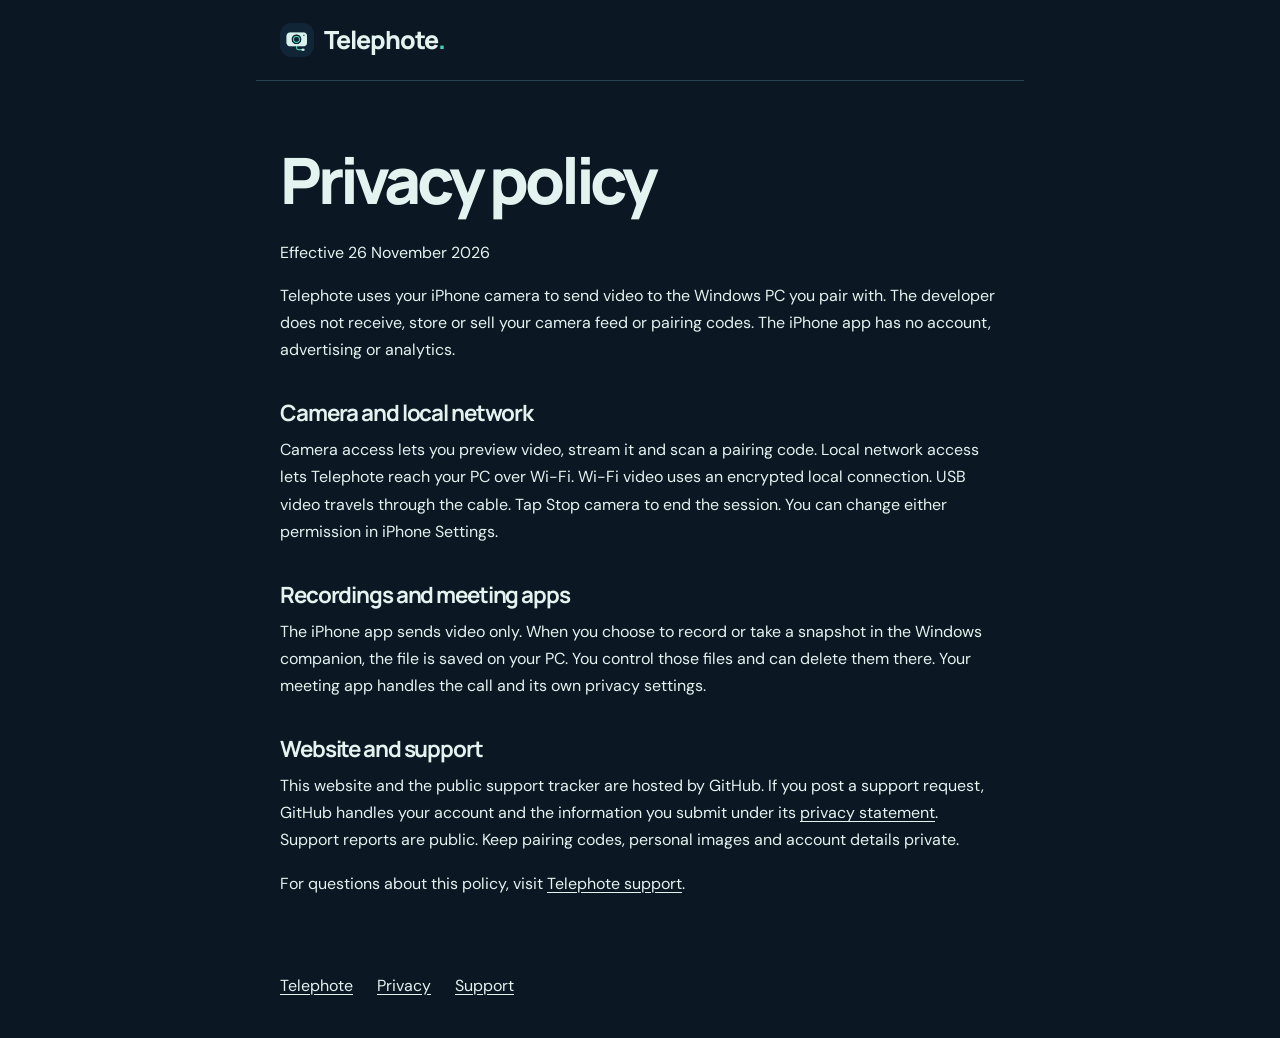
==== privacy/index.html @ aaa91834 "Publish iPhone privacy policy and pairing support for the App Store" ====
<!doctype html>
<html lang="en-AU"><head><meta charset="utf-8"><meta name="viewport" content="width=device-width,initial-scale=1"><title>Privacy policy | Telephote</title><link rel="canonical" href="https://telephote.co/privacy/"><link rel="icon" href="/favicon.ico"><link rel="stylesheet" href="/styles.css"><link rel="stylesheet" href="/support.css"></head>
<body><header class="info-header"><a class="brand" href="/"><img src="/assets/telephote.png" width="34" height="34" alt=""><span>Telephote<span class="brand-dot">.</span></span></a></header>
<main class="info-page"><h1>Privacy policy</h1>
<p>Effective 26 November 2026</p>
<p>Telephote uses your iPhone camera to send video to the Windows PC you pair with. The developer does not receive, store or sell your camera feed or pairing codes. The iPhone app has no account, advertising or analytics.</p>
<h2>Camera and local network</h2>
<p>Camera access lets you preview video, stream it and scan a pairing code. Local network access lets Telephote reach your PC over Wi-Fi. Wi-Fi video uses an encrypted local connection. USB video travels through the cable. Tap Stop camera to end the session. You can change either permission in iPhone Settings.</p>
<h2>Recordings and meeting apps</h2>
<p>The iPhone app sends video only. When you choose to record or take a snapshot in the Windows companion, the file is saved on your PC. You control those files and can delete them there. Your meeting app handles the call and its own privacy settings.</p>
<h2>Website and support</h2>
<p>This website and the public support tracker are hosted by GitHub. If you post a support request, GitHub handles your account and the information you submit under its <a href="https://docs.github.com/en/site-policy/privacy-policies/github-general-privacy-statement">privacy statement</a>. Support reports are public. Keep pairing codes, personal images and account details private.</p>
<p>For questions about this policy, visit <a href="/support/">Telephote support</a>.</p></main><footer class="info-footer"><a href="/">Telephote</a><a href="/privacy/">Privacy</a><a href="/support/">Support</a></footer></body></html>
---- styles.css ----
@import url('https://fonts.googleapis.com/css2?family=DM+Sans:wght@400;500;600;700&family=Manrope:wght@400;500;600;700;800&display=swap');
:root{color-scheme:dark;--bg:#0b1722;--panel:#112735;--panel2:#172f3d;--line:#2a4350;--mint:#49cdb6;--ink:#e3f3f0;--muted:#9aafb9;--font:'DM Sans',system-ui,sans-serif;--display:'Manrope',var(--font)}
*{box-sizing:border-box}html{scroll-behavior:smooth;scroll-padding-top:30px}body{margin:0;background:var(--bg);color:var(--ink);font-family:var(--font);font-size:16px;line-height:1.6}a{color:inherit;text-decoration:none}button{font:inherit}button,a{-webkit-tap-highlight-color:transparent}a:focus-visible,button:focus-visible,summary:focus-visible{outline:3px solid var(--mint);outline-offset:5px}img{max-width:100%;height:auto;display:block}h1,h2,h3,p{margin:0}h1,h2,h3{font-family:var(--display);line-height:1.1;letter-spacing:-.05em}h2{font-size:clamp(34px,4.2vw,57px);font-weight:700}h3{font-size:24px;letter-spacing:-.035em}.wrap{width:min(1200px,calc(100% - 80px));margin:auto}.skip{position:absolute;top:-80px;left:16px;z-index:9;padding:12px;background:var(--mint);color:var(--bg)}.skip:focus{top:12px}.site-header{height:112px;display:flex;align-items:center;justify-content:space-between;gap:30px}.brand{display:flex;align-items:center;gap:10px;font-family:var(--display);font-size:25px;font-weight:800;letter-spacing:-1px}.brand img{border-radius:11px}.brand-dot{color:var(--mint)}nav{display:flex;align-items:center;gap:32px;font-size:14px}nav a:not(.nav-download){color:var(--muted)}nav a:hover{color:var(--ink)}.nav-download{border:1px solid var(--line);border-radius:8px;padding:10px 16px}.nav-download span{margin-left:18px;color:var(--mint)}.hero{display:grid;grid-template-columns:1fr 1fr;gap:38px;align-items:center;min-height:680px;padding-top:38px;padding-bottom:80px}.eyebrow{font-size:11px;font-weight:700;letter-spacing:.16em;color:var(--mint);display:flex;align-items:center;gap:9px;margin-bottom:23px}.signal{display:inline-block;width:6px;height:6px;border-radius:50%;background:var(--mint);box-shadow:0 0 0 4px #49cdb612;flex:none}h1{font-size:clamp(53px,5.9vw,82px);font-weight:800;line-height:1.04;letter-spacing:-.066em}h1>span{color:var(--mint)}.hero-intro{font-size:18px;color:var(--muted);max-width:410px;margin-top:26px}.hero-actions{display:flex;align-items:center;gap:26px;margin-top:32px}.button{display:inline-flex;align-items:center;justify-content:space-between;gap:28px;min-height:53px;padding:13px 22px;border:1px solid transparent;border-radius:8px;font-weight:700;font-size:14px;cursor:pointer;transition:transform .2s,background .2s}.button:hover{transform:translateY(-2px)}.primary{background:var(--mint);color:#082c2f}.primary:hover{background:#76dfcc}.button>span{font-size:20px;line-height:1}.text-link{font-size:13px;font-weight:500}.text-link span{margin-left:10px;color:var(--mint)}.text-link:hover{text-decoration:underline;text-underline-offset:5px}.hero-note{font-size:12px;color:var(--muted);margin-top:23px}.hero-note strong{font-weight:500;color:#c6d9de}.hero-visual{position:relative;padding:55px 0 70px 23px;margin-top:30px}.hero-visual:before{content:'';position:absolute;width:80%;height:80%;top:0;left:10%;border-radius:50%;background:radial-gradient(ellipse,#49cdb614,transparent 68%);z-index:-1}.visual-label{position:absolute;top:12px;right:8px;display:flex;align-items:center;gap:10px;font-size:9px;letter-spacing:.13em;color:var(--muted)}.device-window{border:1px solid #37515e;background:#102534;border-radius:14px;overflow:hidden;box-shadow:0 22px 75px #0004;transform:perspective(1200px) rotateY(-7deg) rotateX(3deg)}.device-title{display:flex;align-items:center;justify-content:space-between;height:42px;padding:0 16px;border-bottom:1px solid var(--line);font-size:10px}.device-title>span:first-child{display:flex;gap:5px}.device-title i{height:5px;width:5px;border:1px solid #6a8490;border-radius:50%}.device-title b{font-weight:500;letter-spacing:.02em}.tiny{font-size:7px;letter-spacing:.16em;color:var(--muted)}.device-camera{height:282px;position:relative;display:flex;align-items:center;justify-content:center;flex-direction:column;background:#102936}.device-camera img{width:158px;height:158px}.camera-label{font-size:8px;letter-spacing:.17em;color:var(--muted)}.frame-corner{position:absolute;width:18px;height:18px;border-color:#49cdb677;border-style:solid}.tl{top:25px;left:25px;border-width:1px 0 0 1px}.tr{top:25px;right:25px;border-width:1px 1px 0 0}.bl{bottom:25px;left:25px;border-width:0 0 1px 1px}.br{bottom:25px;right:25px;border-width:0 1px 1px 0}.device-controls{height:48px;display:flex;align-items:center;justify-content:space-between;padding:0 16px;font-size:8px;color:var(--muted)}.device-controls>span:first-child{display:flex;align-items:center;gap:8px}.control-pill{border:1px solid var(--line);padding:4px 8px;border-radius:5px;color:var(--ink)}.phone{position:absolute;width:136px;height:266px;left:-12px;bottom:10px;background:#102936;border:5px solid #2a414f;border-radius:25px;box-shadow:0 17px 40px #0005;display:flex;align-items:center;flex-direction:column;transform:rotate(-7deg);padding-top:37px}.phone-notch{position:absolute;top:10px;background:#07131d;border-radius:10px;width:44px;height:10px}.phone img{width:90px;height:90px}.phone b{font-size:12px;letter-spacing:-.02em}.phone>span{font-size:7px;color:var(--muted);margin-top:4px}.phone-button{padding:7px;background:var(--mint);color:#0b2730;font-size:7px;border-radius:5px;margin-top:20px}.phone-home{position:absolute;bottom:7px;width:42px;height:3px;background:#bbd4d7;border-radius:3px}.portable-note{position:absolute;right:20px;bottom:2px;display:flex;gap:13px;align-items:center;font-size:13px}.portable-note strong,.portable-note div>span{display:block}.portable-note div>span{font-size:11px;color:var(--muted)}.note-icon{font-size:30px;color:var(--mint);transform:rotate(-10deg)}.benefit-strip{border-top:1px solid var(--line);border-bottom:1px solid var(--line);background:#10232e}.benefit-strip .wrap{min-height:76px;display:flex;align-items:center;justify-content:space-between;gap:25px}.benefit-strip span{font-size:12px;color:#bed0d5}.benefit-strip span:before{content:'✓';color:var(--mint);margin-right:10px}.section{padding-top:104px;padding-bottom:104px}.section-heading{display:grid;grid-template-columns:1fr 1fr;gap:80px;align-items:end;margin-bottom:48px}.section-heading>p{max-width:410px;color:var(--muted);font-size:16px;padding-bottom:4px}.section-heading .eyebrow{margin-bottom:17px}.steps{display:grid;grid-template-columns:repeat(3,1fr);gap:0;border-top:1px solid var(--line)}.step{position:relative;padding:36px 38px 0 0}.step+.step{padding-left:35px;border-left:1px solid var(--line)}.step:last-child{padding-right:0}.step-number{font-size:11px;letter-spacing:.1em;color:var(--muted)}.step-icon{font-size:32px;color:var(--mint);line-height:1;margin-top:29px;margin-bottom:20px}.step h3{font-size:23px;margin-bottom:15px}.step p{font-size:14px;color:var(--muted);max-width:310px}.step strong{font-weight:500;color:var(--ink)}.step .text-link{display:inline-block;margin-top:23px}.step-tip{display:block;font-size:11px;color:var(--muted);margin-top:22px;line-height:1.6}.step-tip strong{font-weight:500}.connection-section{background:var(--panel);border-top:1px solid var(--line);border-bottom:1px solid var(--line);padding:84px 0}.connection-layout{display:grid;grid-template-columns:.85fr 1.15fr;gap:90px;align-items:center}.section-description{font-size:15px;color:var(--muted);max-width:340px;margin-top:22px}.connection-tabs{display:inline-flex;background:#0c1d29;border:1px solid var(--line);padding:5px;border-radius:9px;gap:5px;margin-top:30px}.connection-tabs button{padding:9px 23px;background:transparent;color:var(--muted);border:0;border-radius:5px;font-size:13px;cursor:pointer}.connection-tabs button[aria-selected=true]{background:var(--mint);color:#0a2b30;font-weight:700}.connection-guide{padding:30px 33px;background:#0b1b27;border:1px solid var(--line);border-radius:13px;min-height:402px}.connection-route{display:flex;align-items:center;justify-content:space-between;gap:12px;font-size:11px;color:var(--mint);margin-bottom:30px}.route-line{flex:1;text-align:center;border-bottom:1px solid #49776e;padding-bottom:8px;font-size:9px;letter-spacing:.06em;color:var(--muted)}.connection-guide h3{font-size:26px;margin-bottom:22px}.connection-guide ol{list-style:none;padding:0;margin:0;counter-reset:setup}.connection-guide li{counter-increment:setup;position:relative;padding-left:29px;font-size:13px;color:var(--muted);margin-bottom:15px}.connection-guide li:before{content:counter(setup);color:var(--mint);position:absolute;left:0;top:0;font-size:10px;border:1px solid var(--line);border-radius:50%;width:18px;height:18px;text-align:center;line-height:18px}.connection-guide strong{color:var(--ink);font-weight:500}.connection-note{font-size:10px;color:var(--muted);margin-top:23px;padding-top:17px;border-top:1px solid var(--line)}.app-preview{margin:0;border:1px solid var(--line);border-radius:13px;padding:18px;background:#102331;overflow:hidden}.preview-label{font-size:9px;letter-spacing:.1em;display:flex;align-items:center;gap:10px;margin-bottom:15px;color:var(--muted)}.preview-label>span:last-child{margin-left:auto;letter-spacing:0;font-size:11px}.app-preview>img{width:100%;border:1px solid var(--line);border-radius:6px}.app-preview figcaption{text-align:center;font-size:10px;color:var(--muted);padding-top:13px}.control-features{display:grid;grid-template-columns:repeat(3,1fr);gap:45px;margin-top:42px}.control-features article>span{color:var(--mint);font-size:9px;letter-spacing:.12em}.control-features h3{font-size:21px;margin:12px 0}.control-features p{color:var(--muted);font-size:13px}.downloads-section{padding:88px 0;background:#122a35;border-top:1px solid var(--line);border-bottom:1px solid var(--line)}.download-cards{display:grid;grid-template-columns:1fr 1fr;gap:24px}.download-card{padding:31px;background:#0f212e;border:1px solid var(--line);border-radius:12px}.windows-download{border-color:#437c76}.download-platform{display:flex;align-items:center;justify-content:space-between;gap:14px;color:var(--muted);font-size:10px;letter-spacing:.1em;margin-bottom:29px}.badge{letter-spacing:0;padding:4px 9px;background:#1b3640;border:1px solid #31535d;border-radius:30px;color:#c2d9da;font-size:10px}.download-card h3{font-size:29px}.download-card>p{color:var(--muted);font-size:14px;margin-top:14px;max-width:380px}.download-card .button{margin-top:27px;width:100%}.unavailable{background:#1b3340;border-color:#314b58;color:#a6bcc6;cursor:default}.unavailable:hover{transform:none}.download-card .download-meta{font-size:11px;line-height:1.8;margin-top:17px}.small-link{display:inline-block;font-size:11px;margin-top:15px;color:var(--mint)}.faq-section{display:grid;grid-template-columns:.8fr 1.2fr;gap:90px}.faq-list details{border-bottom:1px solid var(--line);padding:21px 0}.faq-list details:first-child{border-top:1px solid var(--line)}summary{cursor:pointer;list-style:none;font-size:15px;padding-right:30px;position:relative}summary::-webkit-details-marker{display:none}summary:after{content:'+';position:absolute;right:0;top:-4px;color:var(--mint);font-size:23px;font-weight:400}details[open] summary:after{content:'−'}.faq-list p{font-size:13px;color:var(--muted);padding-top:16px;max-width:560px}.footer{border-top:1px solid var(--line);display:flex;align-items:center;gap:30px;flex-wrap:wrap;padding-top:34px;padding-bottom:31px}.footer .brand{font-size:21px}.footer>p{font-size:12px;color:var(--muted)}.footer>a:last-of-type{font-size:12px;margin-left:auto}.footer small{width:100%;font-size:9px;color:#79929f}.footer small:before{content:'© Telephote. ';color:#9aafb9}[hidden]{display:none!important}
@media(min-width:1450px){.hero{min-height:740px}.hero-visual{margin-top:40px}}@media(max-width:1000px){.wrap{width:calc(100% - 48px)}.hero{gap:20px;min-height:590px}.hero-intro{font-size:16px}.hero-actions{gap:16px}.hero-visual{padding-left:25px}.device-camera{height:240px}.device-controls{font-size:7px;padding:0 10px}.phone{width:115px;height:232px;left:0}.phone img{width:75px;height:75px}.portable-note{font-size:11px;right:0}.portable-note div>span{font-size:9px}.section-heading,.connection-layout,.faq-section{gap:45px}.step{padding-right:24px}.step+.step{padding-left:24px}.step h3{font-size:20px}.control-features{gap:25px}.control-features h3{font-size:19px}.download-card{padding:25px}.download-card h3{font-size:25px}}
@media(max-width:720px){.wrap{width:calc(100% - 36px)}.site-header{height:82px;gap:15px}.brand{font-size:22px}.brand img{width:35px;height:35px}nav{gap:15px}nav>a:not(.nav-download){display:none}.nav-download{font-size:12px;padding:8px 12px}.nav-download span{margin-left:10px}.hero{grid-template-columns:1fr;gap:30px;padding-top:28px;padding-bottom:54px}.hero h1{font-size:clamp(53px,10vw,76px)}.hero-intro{font-size:17px;max-width:440px}.hero-visual{max-width:540px;width:100%;margin:0 auto;padding:40px 5px 60px 36px}.visual-label{top:4px;font-size:8px}.device-camera{height:245px}.phone{left:0;bottom:0;width:116px;height:232px}.portable-note{bottom:-5px;right:8px;font-size:12px}.portable-note div>span{font-size:10px}.benefit-strip .wrap{display:grid;grid-template-columns:1fr 1fr;gap:14px;padding:22px 0}.benefit-strip span{font-size:11px}.section{padding-top:67px;padding-bottom:67px}.section-heading{grid-template-columns:1fr;gap:24px;margin-bottom:34px}.section-heading>p{font-size:15px}.eyebrow{font-size:9px}.steps{grid-template-columns:1fr}.step,.step+.step{border-left:0;border-bottom:1px solid var(--line);padding:28px 0 30px 48px}.step-number{position:absolute;left:0;top:31px}.step-icon{display:none}.step h3{font-size:23px}.step p{max-width:100%}.step .text-link{margin-top:15px}.connection-section{padding:62px 0}.connection-layout{grid-template-columns:1fr;gap:32px}.section-description{max-width:100%}.connection-guide{padding:26px 22px;min-height:400px}.connection-tabs{margin-top:24px}.app-preview{padding:10px}.preview-label{font-size:8px}.preview-label>span:last-child{display:none}.app-preview figcaption{font-size:9px}.control-features{grid-template-columns:1fr;gap:26px;margin-top:30px}.control-features article{border-bottom:1px solid var(--line);padding-bottom:24px}.control-features h3{font-size:23px}.control-features p{max-width:400px}.downloads-section{padding:64px 0}.download-cards{grid-template-columns:1fr}.download-card h3{font-size:27px}.faq-section{grid-template-columns:1fr;gap:30px}summary{font-size:14px}.footer{gap:19px;padding-top:27px}.footer>p{display:none}.footer small{font-size:9px}.hero-note{font-size:11px}}
@media(prefers-reduced-motion:reduce){html{scroll-behavior:auto}*{transition:none!important}}
.hero-price{font-size:12px;color:var(--ink);margin-top:14px}.hero-price>span{color:var(--mint);padding:0 7px}.app-price{font-family:var(--display);font-size:34px;font-weight:700;color:var(--mint);letter-spacing:-.04em;margin-top:21px}.app-price>span{font-family:var(--font);font-size:12px;font-weight:400;letter-spacing:0;color:var(--muted);margin-left:7px}
---- support.css ----
.info-header,.info-page,.info-footer{max-width:48rem;margin:auto;padding:1.25rem 1.5rem}.info-page h1{font-size:clamp(2.4rem,7vw,4rem);margin:.7em 0 .4em;line-height:1.05}.info-page h2{font-size:1.4rem;margin:1.7em 0 .45em}.info-page p{line-height:1.7;margin:0 0 1em}.info-page a,.info-footer a{text-decoration:underline;text-underline-offset:.2em}.info-footer{display:flex;gap:1.5rem;padding-block:2.5rem}.info-header{border-bottom:1px solid var(--line)}
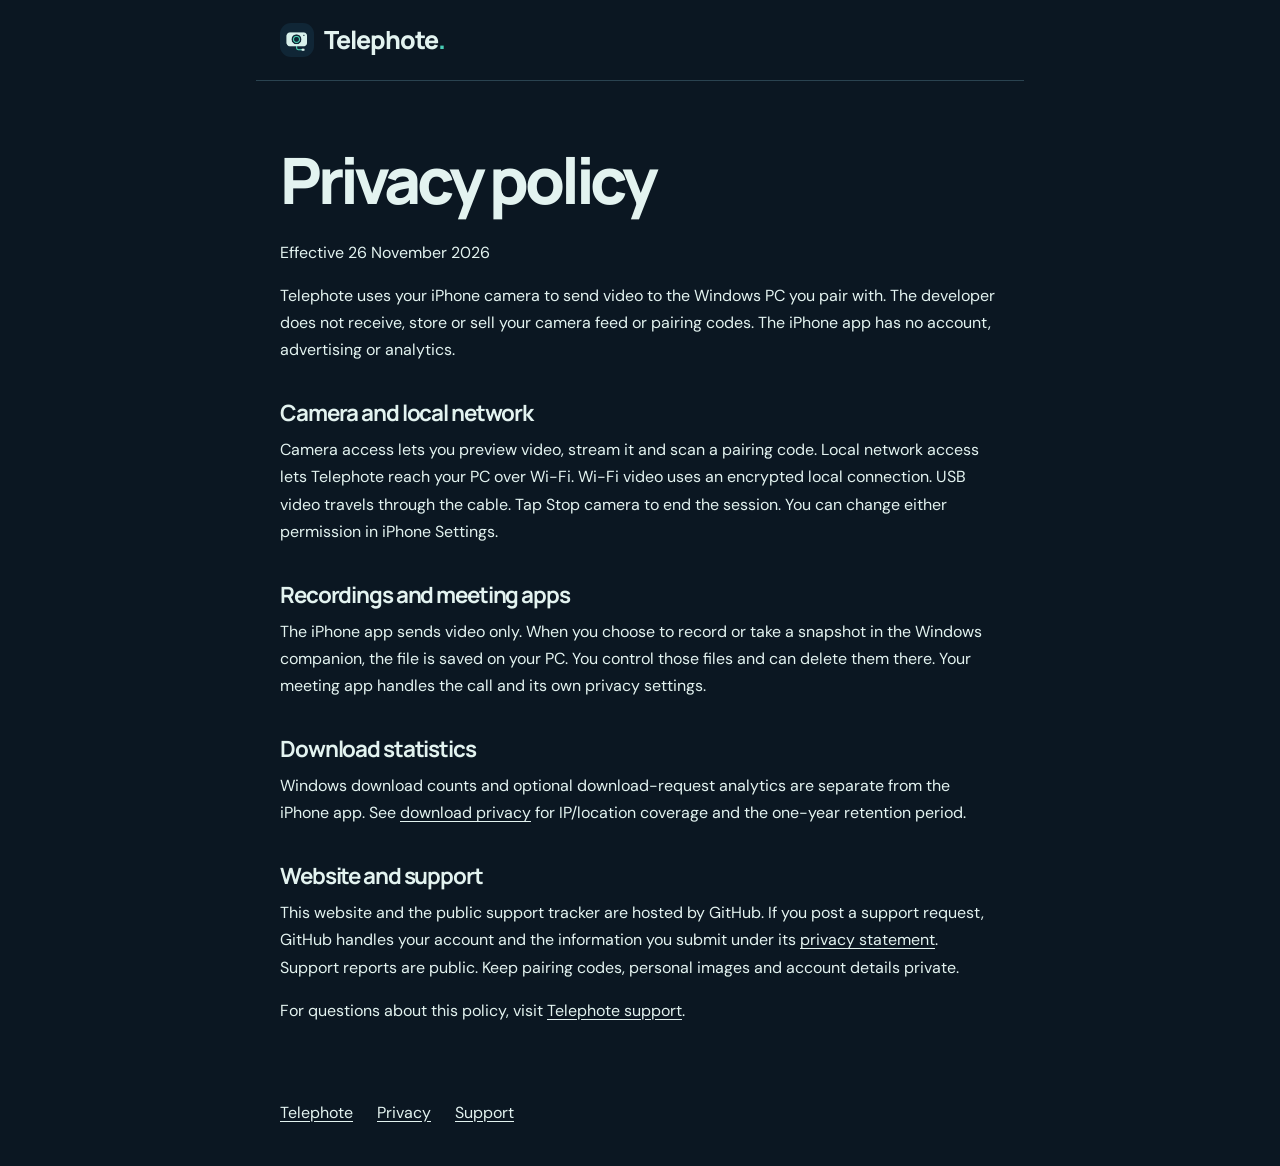
==== commit 08929fbd: "Add Android testing, portable update guides and subscription-free search content" ====
--- a/privacy/index.html
+++ b/privacy/index.html
@@ -8,6 +8,7 @@
 <p>Camera access lets you preview video, stream it and scan a pairing code. Local network access lets Telephote reach your PC over Wi-Fi. Wi-Fi video uses an encrypted local connection. USB video travels through the cable. Tap Stop camera to end the session. You can change either permission in iPhone Settings.</p>
 <h2>Recordings and meeting apps</h2>
 <p>The iPhone app sends video only. When you choose to record or take a snapshot in the Windows companion, the file is saved on your PC. You control those files and can delete them there. Your meeting app handles the call and its own privacy settings.</p>
+<h2>Download statistics</h2><p>Windows download counts and optional download-request analytics are separate from the iPhone app. See <a href="/privacy.html">download privacy</a> for IP/location coverage and the one-year retention period.</p>
 <h2>Website and support</h2>
 <p>This website and the public support tracker are hosted by GitHub. If you post a support request, GitHub handles your account and the information you submit under its <a href="https://docs.github.com/en/site-policy/privacy-policies/github-general-privacy-statement">privacy statement</a>. Support reports are public. Keep pairing codes, personal images and account details private.</p>
 <p>For questions about this policy, visit <a href="/support/">Telephote support</a>.</p></main><footer class="info-footer"><a href="/">Telephote</a><a href="/privacy/">Privacy</a><a href="/support/">Support</a></footer></body></html>
--- a/styles.css
+++ b/styles.css
@@ -5,3 +5,5 @@
 @media(max-width:720px){.wrap{width:calc(100% - 36px)}.site-header{height:82px;gap:15px}.brand{font-size:22px}.brand img{width:35px;height:35px}nav{gap:15px}nav>a:not(.nav-download){display:none}.nav-download{font-size:12px;padding:8px 12px}.nav-download span{margin-left:10px}.hero{grid-template-columns:1fr;gap:30px;padding-top:28px;padding-bottom:54px}.hero h1{font-size:clamp(53px,10vw,76px)}.hero-intro{font-size:17px;max-width:440px}.hero-visual{max-width:540px;width:100%;margin:0 auto;padding:40px 5px 60px 36px}.visual-label{top:4px;font-size:8px}.device-camera{height:245px}.phone{left:0;bottom:0;width:116px;height:232px}.portable-note{bottom:-5px;right:8px;font-size:12px}.portable-note div>span{font-size:10px}.benefit-strip .wrap{display:grid;grid-template-columns:1fr 1fr;gap:14px;padding:22px 0}.benefit-strip span{font-size:11px}.section{padding-top:67px;padding-bottom:67px}.section-heading{grid-template-columns:1fr;gap:24px;margin-bottom:34px}.section-heading>p{font-size:15px}.eyebrow{font-size:9px}.steps{grid-template-columns:1fr}.step,.step+.step{border-left:0;border-bottom:1px solid var(--line);padding:28px 0 30px 48px}.step-number{position:absolute;left:0;top:31px}.step-icon{display:none}.step h3{font-size:23px}.step p{max-width:100%}.step .text-link{margin-top:15px}.connection-section{padding:62px 0}.connection-layout{grid-template-columns:1fr;gap:32px}.section-description{max-width:100%}.connection-guide{padding:26px 22px;min-height:400px}.connection-tabs{margin-top:24px}.app-preview{padding:10px}.preview-label{font-size:8px}.preview-label>span:last-child{display:none}.app-preview figcaption{font-size:9px}.control-features{grid-template-columns:1fr;gap:26px;margin-top:30px}.control-features article{border-bottom:1px solid var(--line);padding-bottom:24px}.control-features h3{font-size:23px}.control-features p{max-width:400px}.downloads-section{padding:64px 0}.download-cards{grid-template-columns:1fr}.download-card h3{font-size:27px}.faq-section{grid-template-columns:1fr;gap:30px}summary{font-size:14px}.footer{gap:19px;padding-top:27px}.footer>p{display:none}.footer small{font-size:9px}.hero-note{font-size:11px}}
 @media(prefers-reduced-motion:reduce){html{scroll-behavior:auto}*{transition:none!important}}
 .hero-price{font-size:12px;color:var(--ink);margin-top:14px}.hero-price>span{color:var(--mint);padding:0 7px}.app-price{font-family:var(--display);font-size:34px;font-weight:700;color:var(--mint);letter-spacing:-.04em;margin-top:21px}.app-price>span{font-family:var(--font);font-size:12px;font-weight:400;letter-spacing:0;color:var(--muted);margin-left:7px}
+
+.subscription-promise{display:inline-block;margin-top:23px;padding:7px 12px;border:1px solid #49cdb655;border-radius:6px;color:var(--mint);font-weight:700;font-size:15px}.android-section{border-bottom:1px solid var(--line)}.android-download{display:grid;grid-template-columns:1.4fr 1fr;gap:40px;margin-top:24px;padding:32px;border:1px solid #437c76;border-radius:12px;background:var(--panel)}.android-download h3{margin:16px 0}.android-download p{color:var(--muted);font-size:14px}.android-download .download-meta{font-size:12px;margin-top:10px}.android-download>div:last-child{display:flex;flex-direction:column;justify-content:center}.footer-links{display:flex;gap:20px;flex-wrap:wrap;margin-left:auto;font-size:12px}.download-stat{display:flex;gap:24px;align-items:center;padding-bottom:50px}.download-stat strong{color:var(--mint);white-space:nowrap}.download-stat span{color:var(--muted);font-size:12px}.faq-list a,.guide a:not(.button),.download-stat a{color:var(--mint);text-decoration:underline;text-underline-offset:3px}.guide{max-width:850px;padding-top:55px;padding-bottom:80px}.guide h1{font-size:clamp(40px,5vw,66px);max-width:800px;margin-bottom:30px}.guide .lead{font-size:20px;color:var(--ink)}.guide h2{font-size:30px;letter-spacing:-.035em;margin:44px 0 20px}.guide p,.guide li{color:var(--muted);margin:14px 0}.guide strong{color:var(--ink)}.guide ol{padding-left:24px}.guide-back{padding-top:30px}@media(max-width:720px){.android-download{grid-template-columns:1fr;gap:15px;padding:25px}.download-stat{align-items:start;flex-direction:column;gap:8px}.footer-links{margin-left:0}.guide{padding-top:28px}.guide .lead{font-size:18px}}
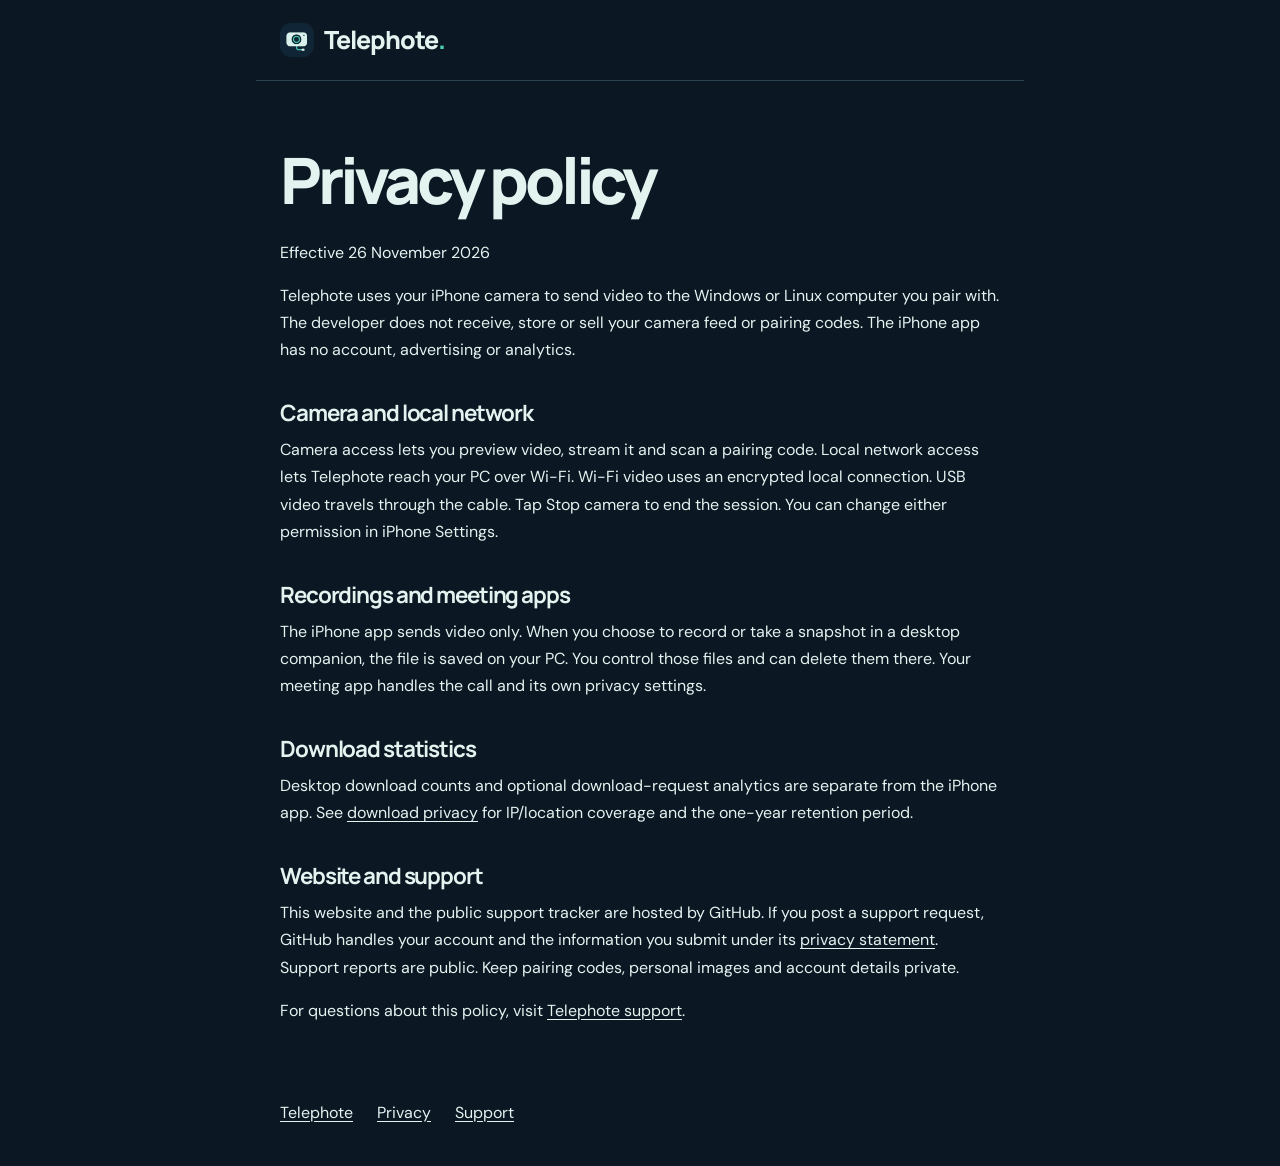
==== commit a3960a41: "Publish Linux preview with separate platform pages" ====
--- a/privacy/index.html
+++ b/privacy/index.html
@@ -3,12 +3,12 @@
 <body><header class="info-header"><a class="brand" href="/"><img src="/assets/telephote.png" width="34" height="34" alt=""><span>Telephote<span class="brand-dot">.</span></span></a></header>
 <main class="info-page"><h1>Privacy policy</h1>
 <p>Effective 26 November 2026</p>
-<p>Telephote uses your iPhone camera to send video to the Windows PC you pair with. The developer does not receive, store or sell your camera feed or pairing codes. The iPhone app has no account, advertising or analytics.</p>
+<p>Telephote uses your iPhone camera to send video to the Windows or Linux computer you pair with. The developer does not receive, store or sell your camera feed or pairing codes. The iPhone app has no account, advertising or analytics.</p>
 <h2>Camera and local network</h2>
 <p>Camera access lets you preview video, stream it and scan a pairing code. Local network access lets Telephote reach your PC over Wi-Fi. Wi-Fi video uses an encrypted local connection. USB video travels through the cable. Tap Stop camera to end the session. You can change either permission in iPhone Settings.</p>
 <h2>Recordings and meeting apps</h2>
-<p>The iPhone app sends video only. When you choose to record or take a snapshot in the Windows companion, the file is saved on your PC. You control those files and can delete them there. Your meeting app handles the call and its own privacy settings.</p>
-<h2>Download statistics</h2><p>Windows download counts and optional download-request analytics are separate from the iPhone app. See <a href="/privacy.html">download privacy</a> for IP/location coverage and the one-year retention period.</p>
+<p>The iPhone app sends video only. When you choose to record or take a snapshot in a desktop companion, the file is saved on your PC. You control those files and can delete them there. Your meeting app handles the call and its own privacy settings.</p>
+<h2>Download statistics</h2><p>Desktop download counts and optional download-request analytics are separate from the iPhone app. See <a href="/privacy.html">download privacy</a> for IP/location coverage and the one-year retention period.</p>
 <h2>Website and support</h2>
 <p>This website and the public support tracker are hosted by GitHub. If you post a support request, GitHub handles your account and the information you submit under its <a href="https://docs.github.com/en/site-policy/privacy-policies/github-general-privacy-statement">privacy statement</a>. Support reports are public. Keep pairing codes, personal images and account details private.</p>
 <p>For questions about this policy, visit <a href="/support/">Telephote support</a>.</p></main><footer class="info-footer"><a href="/">Telephote</a><a href="/privacy/">Privacy</a><a href="/support/">Support</a></footer></body></html>
--- a/styles.css
+++ b/styles.css
@@ -7,3 +7,7 @@
 .hero-price{font-size:12px;color:var(--ink);margin-top:14px}.hero-price>span{color:var(--mint);padding:0 7px}.app-price{font-family:var(--display);font-size:34px;font-weight:700;color:var(--mint);letter-spacing:-.04em;margin-top:21px}.app-price>span{font-family:var(--font);font-size:12px;font-weight:400;letter-spacing:0;color:var(--muted);margin-left:7px}
 
 .subscription-promise{display:inline-block;margin-top:23px;padding:7px 12px;border:1px solid #49cdb655;border-radius:6px;color:var(--mint);font-weight:700;font-size:15px}.android-section{border-bottom:1px solid var(--line)}.android-download{display:grid;grid-template-columns:1.4fr 1fr;gap:40px;margin-top:24px;padding:32px;border:1px solid #437c76;border-radius:12px;background:var(--panel)}.android-download h3{margin:16px 0}.android-download p{color:var(--muted);font-size:14px}.android-download .download-meta{font-size:12px;margin-top:10px}.android-download>div:last-child{display:flex;flex-direction:column;justify-content:center}.footer-links{display:flex;gap:20px;flex-wrap:wrap;margin-left:auto;font-size:12px}.download-stat{display:flex;gap:24px;align-items:center;padding-bottom:50px}.download-stat strong{color:var(--mint);white-space:nowrap}.download-stat span{color:var(--muted);font-size:12px}.faq-list a,.guide a:not(.button),.download-stat a{color:var(--mint);text-decoration:underline;text-underline-offset:3px}.guide{max-width:850px;padding-top:55px;padding-bottom:80px}.guide h1{font-size:clamp(40px,5vw,66px);max-width:800px;margin-bottom:30px}.guide .lead{font-size:20px;color:var(--ink)}.guide h2{font-size:30px;letter-spacing:-.035em;margin:44px 0 20px}.guide p,.guide li{color:var(--muted);margin:14px 0}.guide strong{color:var(--ink)}.guide ol{padding-left:24px}.guide-back{padding-top:30px}@media(max-width:720px){.android-download{grid-template-columns:1fr;gap:15px;padding:25px}.download-stat{align-items:start;flex-direction:column;gap:8px}.footer-links{margin-left:0}.guide{padding-top:28px}.guide .lead{font-size:18px}}
+
+.hero-note a{color:var(--mint);text-decoration:underline;text-underline-offset:3px}.linux-announcement{display:inline-flex;align-items:center;gap:10px;margin-top:20px;color:var(--mint);font-size:14px}.linux-download{display:grid;grid-template-columns:1.2fr 1fr;gap:48px;margin-top:24px;padding:38px;border:1px solid #49cdb680;border-radius:12px;background:linear-gradient(125deg,#15353e,#0b1e2b)}.linux-download h3{font-family:var(--display);font-size:clamp(30px,3.6vw,43px);letter-spacing:-.04em;line-height:1.1;margin:14px 0 20px}.linux-download p{font-size:14px;color:var(--muted)}.linux-highlights{list-style:none;padding:0;margin:22px 0;display:flex;gap:9px;flex-wrap:wrap}.linux-highlights li{font-size:11px;padding:6px 9px;border:1px solid var(--line);border-radius:5px;color:var(--ink)}.linux-download-action{display:flex;flex-direction:column;align-items:stretch;justify-content:center}.linux-download-action>.badge{align-self:flex-start;letter-spacing:0}.linux-download .button{margin-top:20px}.linux-download .download-meta{font-size:12px;line-height:1.8;margin-top:14px}.linux-download .linux-requirements{margin-top:17px;padding-top:17px;border-top:1px solid var(--line);font-size:12px}.linux-requirements strong{color:var(--ink)}.linux-hero{display:grid;grid-template-columns:.95fr 1.05fr;gap:50px;align-items:center;padding-top:48px;padding-bottom:68px}.linux-hero h1{font-family:var(--display);font-size:clamp(52px,5.5vw,76px);letter-spacing:-.055em;line-height:1.04;margin:24px 0}.linux-hero h1 span{color:var(--mint)}.linux-hero .lead{font-size:17px;color:var(--muted);line-height:1.7}.linux-hero .hero-actions{flex-wrap:wrap;margin:24px 0 16px}.linux-hero .download-meta{font-size:12px;line-height:1.8;color:var(--muted)}.linux-hero-requirement{font-size:12px;color:var(--muted);margin-top:16px;padding-top:16px;border-top:1px solid var(--line)}.linux-hero .app-preview{padding:12px}.linux-guide{padding-top:14px}.requirements-box{background:var(--panel);border:1px solid #49cdb660;border-radius:10px;padding:10px 24px}.guide code{overflow-wrap:anywhere;font-size:.9em;color:var(--ink)}.guide h2[id]{scroll-margin-top:30px}@media(max-width:850px){.linux-hero{grid-template-columns:1fr;gap:30px}.linux-hero .app-preview{max-width:700px}.linux-download{gap:28px;padding:28px}.linux-download-action>.badge{line-height:1.6}}@media(max-width:720px){.linux-download{grid-template-columns:1fr;padding:25px;gap:28px}.linux-hero{padding-top:28px;padding-bottom:40px}.linux-hero h1{font-size:clamp(52px,12vw,72px)}.linux-hero .hero-actions{align-items:flex-start}.requirements-box{padding:8px 18px}.linux-download-action>.badge{font-size:10px}}
+
+.platform-picker{display:grid;grid-template-columns:1fr 1fr;gap:8px;max-width:440px;margin:24px 0 0}.platform-picker a{display:flex;flex-direction:column;align-items:flex-start;gap:3px;padding:12px 16px;border:1px solid var(--line);border-radius:8px;color:var(--ink);font-weight:600;font-size:14px;background:#102431}.platform-picker a span{font-size:10px;font-weight:400;color:var(--muted)}.platform-picker a[aria-current=page]{border-color:var(--mint);background:#173b40;color:var(--mint)}.platform-picker a:hover{border-color:var(--mint)}.linux-hero .platform-picker{margin-top:20px;margin-bottom:24px}@media(max-width:720px){.platform-picker a:not(.nav-download){display:flex}.platform-picker{gap:8px;max-width:none}.platform-picker a{padding:11px 12px}.platform-picker a span{font-size:10px}}
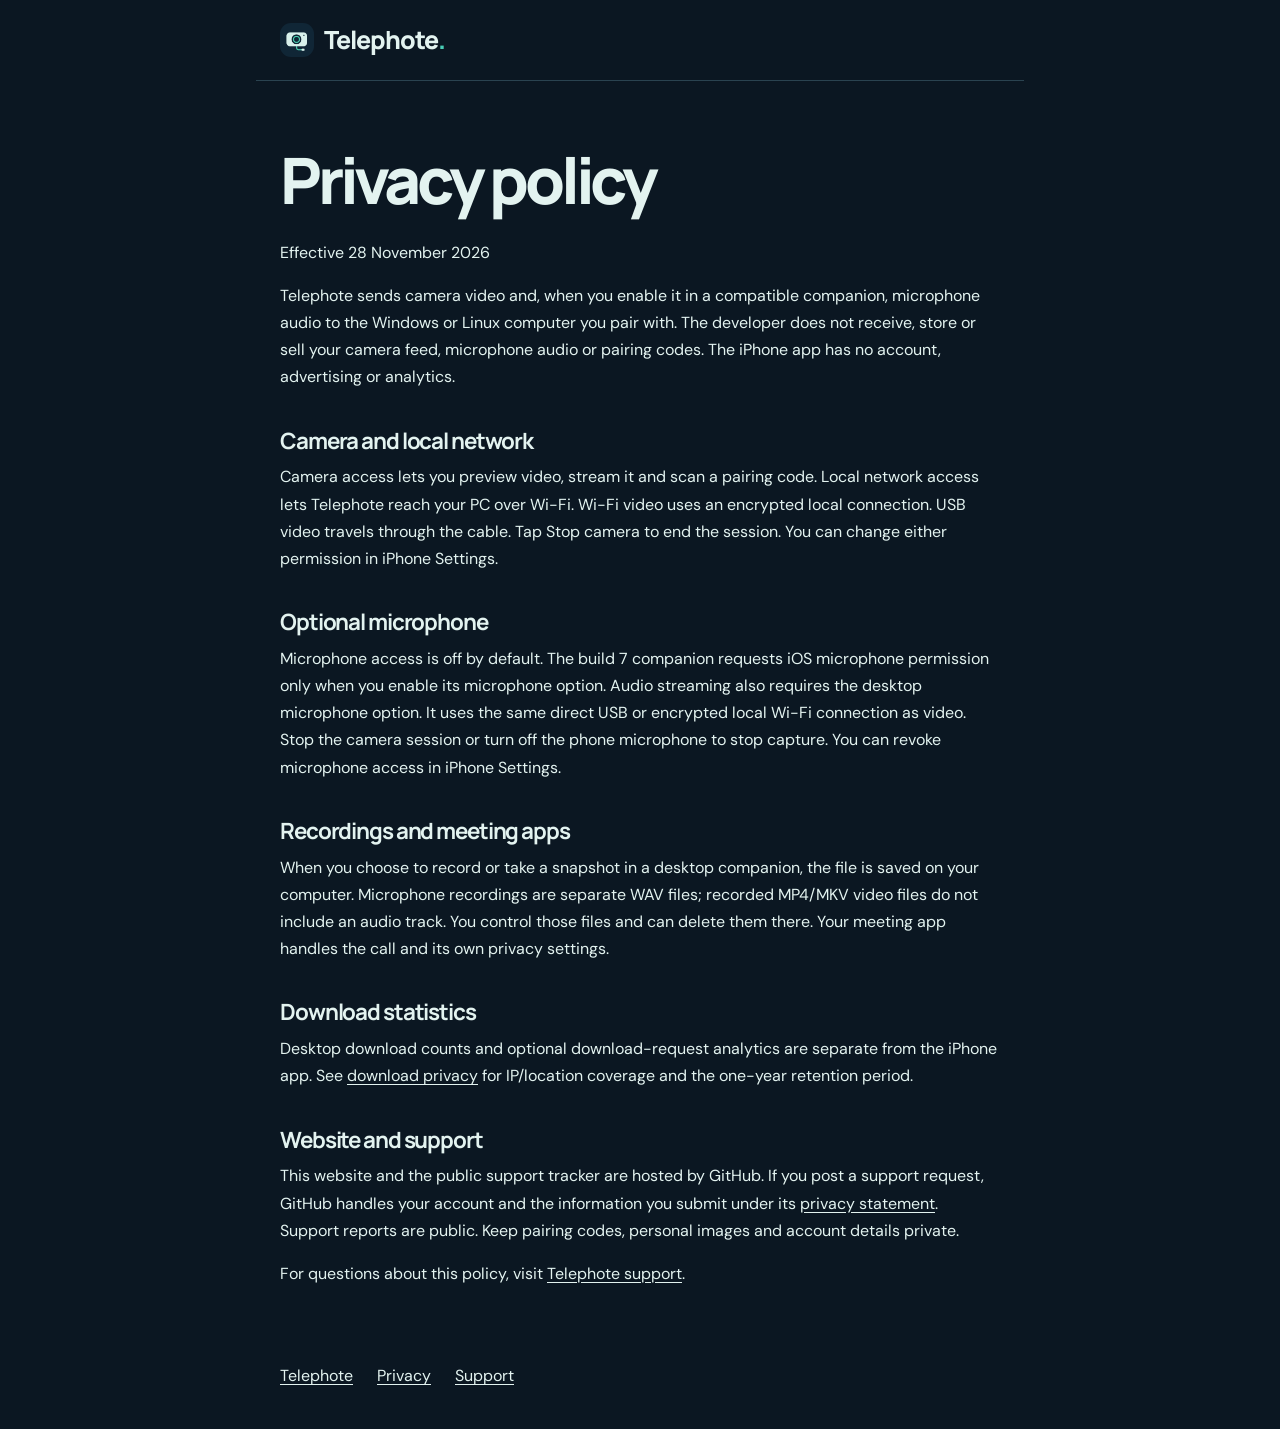
==== commit 128a8f51: "Publish 0.5.0 studio preview and clarify microphone availability" ====
--- a/privacy/index.html
+++ b/privacy/index.html
@@ -2,12 +2,12 @@
 <html lang="en-AU"><head><meta charset="utf-8"><meta name="viewport" content="width=device-width,initial-scale=1"><title>Privacy policy | Telephote</title><link rel="canonical" href="https://telephote.co/privacy/"><link rel="icon" href="/favicon.ico"><link rel="stylesheet" href="/styles.css"><link rel="stylesheet" href="/support.css"></head>
 <body><header class="info-header"><a class="brand" href="/"><img src="/assets/telephote.png" width="34" height="34" alt=""><span>Telephote<span class="brand-dot">.</span></span></a></header>
 <main class="info-page"><h1>Privacy policy</h1>
-<p>Effective 26 November 2026</p>
-<p>Telephote uses your iPhone camera to send video to the Windows or Linux computer you pair with. The developer does not receive, store or sell your camera feed or pairing codes. The iPhone app has no account, advertising or analytics.</p>
+<p>Effective 28 November 2026</p>
+<p>Telephote sends camera video and, when you enable it in a compatible companion, microphone audio to the Windows or Linux computer you pair with. The developer does not receive, store or sell your camera feed, microphone audio or pairing codes. The iPhone app has no account, advertising or analytics.</p>
 <h2>Camera and local network</h2>
 <p>Camera access lets you preview video, stream it and scan a pairing code. Local network access lets Telephote reach your PC over Wi-Fi. Wi-Fi video uses an encrypted local connection. USB video travels through the cable. Tap Stop camera to end the session. You can change either permission in iPhone Settings.</p>
-<h2>Recordings and meeting apps</h2>
-<p>The iPhone app sends video only. When you choose to record or take a snapshot in a desktop companion, the file is saved on your PC. You control those files and can delete them there. Your meeting app handles the call and its own privacy settings.</p>
+<h2>Optional microphone</h2><p>Microphone access is off by default. The build 7 companion requests iOS microphone permission only when you enable its microphone option. Audio streaming also requires the desktop microphone option. It uses the same direct USB or encrypted local Wi-Fi connection as video. Stop the camera session or turn off the phone microphone to stop capture. You can revoke microphone access in iPhone Settings.</p><h2>Recordings and meeting apps</h2>
+<p>When you choose to record or take a snapshot in a desktop companion, the file is saved on your computer. Microphone recordings are separate WAV files; recorded MP4/MKV video files do not include an audio track. You control those files and can delete them there. Your meeting app handles the call and its own privacy settings.</p>
 <h2>Download statistics</h2><p>Desktop download counts and optional download-request analytics are separate from the iPhone app. See <a href="/privacy.html">download privacy</a> for IP/location coverage and the one-year retention period.</p>
 <h2>Website and support</h2>
 <p>This website and the public support tracker are hosted by GitHub. If you post a support request, GitHub handles your account and the information you submit under its <a href="https://docs.github.com/en/site-policy/privacy-policies/github-general-privacy-statement">privacy statement</a>. Support reports are public. Keep pairing codes, personal images and account details private.</p>
--- a/styles.css
+++ b/styles.css
@@ -11,3 +11,7 @@
 .hero-note a{color:var(--mint);text-decoration:underline;text-underline-offset:3px}.linux-announcement{display:inline-flex;align-items:center;gap:10px;margin-top:20px;color:var(--mint);font-size:14px}.linux-download{display:grid;grid-template-columns:1.2fr 1fr;gap:48px;margin-top:24px;padding:38px;border:1px solid #49cdb680;border-radius:12px;background:linear-gradient(125deg,#15353e,#0b1e2b)}.linux-download h3{font-family:var(--display);font-size:clamp(30px,3.6vw,43px);letter-spacing:-.04em;line-height:1.1;margin:14px 0 20px}.linux-download p{font-size:14px;color:var(--muted)}.linux-highlights{list-style:none;padding:0;margin:22px 0;display:flex;gap:9px;flex-wrap:wrap}.linux-highlights li{font-size:11px;padding:6px 9px;border:1px solid var(--line);border-radius:5px;color:var(--ink)}.linux-download-action{display:flex;flex-direction:column;align-items:stretch;justify-content:center}.linux-download-action>.badge{align-self:flex-start;letter-spacing:0}.linux-download .button{margin-top:20px}.linux-download .download-meta{font-size:12px;line-height:1.8;margin-top:14px}.linux-download .linux-requirements{margin-top:17px;padding-top:17px;border-top:1px solid var(--line);font-size:12px}.linux-requirements strong{color:var(--ink)}.linux-hero{display:grid;grid-template-columns:.95fr 1.05fr;gap:50px;align-items:center;padding-top:48px;padding-bottom:68px}.linux-hero h1{font-family:var(--display);font-size:clamp(52px,5.5vw,76px);letter-spacing:-.055em;line-height:1.04;margin:24px 0}.linux-hero h1 span{color:var(--mint)}.linux-hero .lead{font-size:17px;color:var(--muted);line-height:1.7}.linux-hero .hero-actions{flex-wrap:wrap;margin:24px 0 16px}.linux-hero .download-meta{font-size:12px;line-height:1.8;color:var(--muted)}.linux-hero-requirement{font-size:12px;color:var(--muted);margin-top:16px;padding-top:16px;border-top:1px solid var(--line)}.linux-hero .app-preview{padding:12px}.linux-guide{padding-top:14px}.requirements-box{background:var(--panel);border:1px solid #49cdb660;border-radius:10px;padding:10px 24px}.guide code{overflow-wrap:anywhere;font-size:.9em;color:var(--ink)}.guide h2[id]{scroll-margin-top:30px}@media(max-width:850px){.linux-hero{grid-template-columns:1fr;gap:30px}.linux-hero .app-preview{max-width:700px}.linux-download{gap:28px;padding:28px}.linux-download-action>.badge{line-height:1.6}}@media(max-width:720px){.linux-download{grid-template-columns:1fr;padding:25px;gap:28px}.linux-hero{padding-top:28px;padding-bottom:40px}.linux-hero h1{font-size:clamp(52px,12vw,72px)}.linux-hero .hero-actions{align-items:flex-start}.requirements-box{padding:8px 18px}.linux-download-action>.badge{font-size:10px}}
 
 .platform-picker{display:grid;grid-template-columns:1fr 1fr;gap:8px;max-width:440px;margin:24px 0 0}.platform-picker a{display:flex;flex-direction:column;align-items:flex-start;gap:3px;padding:12px 16px;border:1px solid var(--line);border-radius:8px;color:var(--ink);font-weight:600;font-size:14px;background:#102431}.platform-picker a span{font-size:10px;font-weight:400;color:var(--muted)}.platform-picker a[aria-current=page]{border-color:var(--mint);background:#173b40;color:var(--mint)}.platform-picker a:hover{border-color:var(--mint)}.linux-hero .platform-picker{margin-top:20px;margin-bottom:24px}@media(max-width:720px){.platform-picker a:not(.nav-download){display:flex}.platform-picker{gap:8px;max-width:none}.platform-picker a{padding:11px 12px}.platform-picker a span{font-size:10px}}
+
+.linux-identity{display:flex;align-items:center;gap:18px;margin-bottom:12px}.linux-identity .eyebrow{margin:0}.tux{width:64px;height:76px;object-fit:contain;flex-shrink:0;filter:drop-shadow(0 5px 10px #0004)}.linux-download .tux{width:54px;height:64px}.footer small a{color:var(--muted);text-decoration:underline;text-underline-offset:2px}
+
+.work-section{border-bottom:1px solid var(--line)}.work-benefits{display:grid;grid-template-columns:repeat(3,1fr);gap:24px}.work-benefits article{padding:25px;border:1px solid var(--line);border-radius:10px;background:var(--panel)}.work-benefits article>span{display:block;color:var(--mint);font-size:25px;margin-bottom:20px}.work-benefits h3{font-size:22px;margin:0 0 10px}.work-benefits p{font-size:14px;color:var(--muted)}.work-actions{display:flex;align-items:center;gap:30px;margin-top:28px}.work-actions .button{flex-shrink:0}.work-actions p{max-width:650px;font-size:12px;color:var(--muted)}.feature-grid{display:grid;grid-template-columns:repeat(4,1fr);gap:24px}.feature-grid article{border-top:1px solid var(--line);padding-top:25px}.feature-symbol{display:block;font-size:24px;font-weight:600;color:var(--mint);margin-bottom:20px}.feature-grid h3{font-size:21px;margin-bottom:12px}.feature-grid p{font-size:14px;color:var(--muted)}.quick-start{padding:60px 0;background:var(--panel);border-block:1px solid var(--line)}.quick-steps{display:grid;grid-template-columns:repeat(3,1fr);gap:32px;margin-bottom:30px}.quick-steps article>span{color:var(--mint);font-size:12px;letter-spacing:.12em}.quick-steps h3{font-size:22px;margin:18px 0 10px}.quick-steps p{font-size:14px;color:var(--muted)}.quick-steps code{font-size:13px}.compact-requirements{display:grid;grid-template-columns:1fr 1.2fr;gap:20px 60px;padding:32px;border:1px solid var(--line);border-radius:12px}.compact-requirements h2{font-size:34px}.compact-requirements dl{margin:0}.compact-requirements dl>div{padding:12px 0;border-bottom:1px solid var(--line)}.compact-requirements dt{font-size:12px;color:var(--mint);margin-bottom:6px}.compact-requirements dd{font-size:14px;color:var(--muted);margin:0}.compatibility-note{grid-column:1/-1;color:var(--muted);font-size:12px;max-width:850px}.compact-requirements>.text-link{grid-column:1/-1}.linux-final-cta{display:flex;gap:30px;align-items:center;justify-content:space-between;margin-top:55px}.linux-final-cta h2{font-size:32px}.linux-final-cta p{font-size:14px;color:var(--muted);margin-top:12px}.linux-features .section-heading>a{justify-self:end;align-self:end}.quick-start h2{font-size:40px}@media(max-width:900px){.feature-grid{grid-template-columns:repeat(2,1fr)}.compact-requirements{gap:22px 30px}.work-actions{align-items:flex-start}}@media(max-width:720px){.work-benefits,.quick-steps{grid-template-columns:1fr;gap:18px}.work-benefits article{padding:22px}.work-benefits article>span{margin-bottom:12px}.work-actions,.linux-final-cta{flex-direction:column;align-items:flex-start;gap:20px}.feature-grid{grid-template-columns:1fr 1fr;gap:25px 18px}.feature-grid h3{font-size:19px}.feature-grid p{font-size:13px}.compact-requirements{grid-template-columns:1fr;padding:24px}.compact-requirements h2{font-size:30px}.linux-features .section-heading>a{justify-self:start}.quick-start h2{font-size:34px}.quick-steps article{padding-bottom:16px;border-bottom:1px solid var(--line)}}
